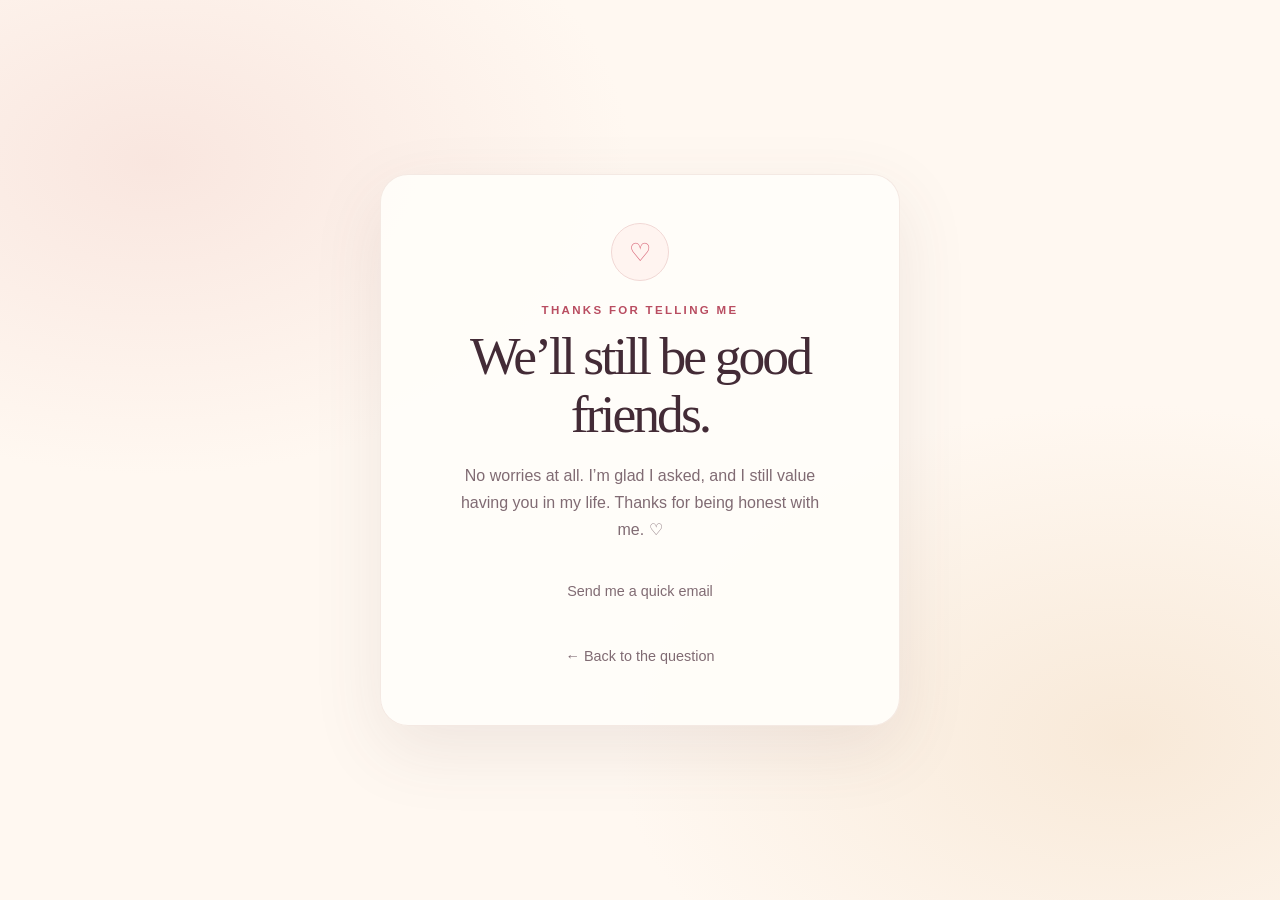
==== friends.html @ a133224a "Add date invitation website" ====
<!DOCTYPE html>
<html lang="en">
  <head>
    <meta charset="UTF-8" />
    <meta name="viewport" content="width=device-width, initial-scale=1.0" />
    <meta name="theme-color" content="#fff8f1" />
    <meta name="description" content="A kind note, whatever your answer." />
    <title>Still friends</title>
    <link rel="stylesheet" href="styles.css" />
  </head>
  <body>
    <main class="card">
      <div class="stamp" aria-hidden="true">♡</div>
      <p class="eyebrow">Thanks for telling me</p>
      <h1>We’ll still be good friends.</h1>
      <p class="note">
        No worries at all. I’m glad I asked, and I still value having you in my
        life. Thanks for being honest with me. ♡
      </p>
      <a
        class="back-link"
        href="mailto:sadhana2004irl@gmail.com?subject=Thanks%20for%20asking&body=Hi!%20I%20saw%20your%20invitation.%20Thanks%20for%20understanding.%20%E2%99%A1"
      >
        Send me a quick email
      </a>
      <a class="back-link" href="index.html">← Back to the question</a>
    </main>
  </body>
</html>
---- styles.css ----
:root {
  color-scheme: light;
  --ink: #432b36;
  --muted: #806b73;
  --rose: #d86678;
  --rose-dark: #b94d61;
  --line: #f0e2db;
}

* {
  box-sizing: border-box;
}

body {
  min-height: 100vh;
  margin: 0;
  display: grid;
  place-items: center;
  overflow-x: hidden;
  padding: 32px 20px;
  background:
    radial-gradient(ellipse at 12% 18%, #f9e6df 0, transparent 30%),
    radial-gradient(ellipse at 88% 82%, #f8e9d8 0, transparent 32%),
    #fff8f1;
  color: var(--ink);
  font-family: "Segoe UI", "Helvetica Neue", sans-serif;
}

button,
input {
  font: inherit;
}

.card {
  position: relative;
  width: min(100%, 520px);
  padding: 48px;
  overflow: hidden;
  border: 1px solid rgb(240 226 219 / 75%);
  border-radius: 28px;
  background: rgb(255 253 249 / 94%);
  box-shadow: 0 24px 70px rgb(102 65 72 / 10%);
  text-align: center;
  animation: arrive 700ms ease-out both;
}

.stamp {
  display: grid;
  width: 58px;
  height: 58px;
  margin: 0 auto 23px;
  place-items: center;
  border: 1px solid #f1d8d5;
  border-radius: 50%;
  background: #fff4f0;
  color: var(--rose);
  font-size: 25px;
}

.eyebrow {
  margin: 0 0 12px;
  color: var(--rose-dark);
  font-size: 0.72rem;
  font-weight: 700;
  letter-spacing: 0.2em;
  text-transform: uppercase;
}

h1 {
  margin: 0;
  font-family: Georgia, "Times New Roman", serif;
  font-size: clamp(2.4rem, 9vw, 3.35rem);
  font-weight: 400;
  letter-spacing: -0.055em;
  line-height: 1.08;
}

.note {
  max-width: 370px;
  margin: 18px auto 26px;
  color: var(--muted);
  font-size: 1rem;
  line-height: 1.7;
}

.plan-form {
  display: grid;
  gap: 17px;
  text-align: left;
}

.field {
  display: grid;
  gap: 7px;
}

.field[hidden] {
  display: none;
}

.field label {
  color: var(--ink);
  font-size: 0.9rem;
  font-weight: 600;
}

.optional {
  color: var(--muted);
  font-size: 0.82rem;
  font-weight: 400;
}

.field input {
  width: 100%;
  min-height: 48px;
  padding: 10px 13px;
  border: 1px solid var(--line);
  border-radius: 12px;
  background: #fff;
  color: var(--ink);
}

.idea-field {
  min-width: 0;
  margin: 0;
  padding: 0;
  border: 0;
}

.idea-field legend {
  margin-bottom: 10px;
  color: var(--ink);
  font-size: 0.9rem;
  font-weight: 600;
}

.idea-options {
  display: grid;
  grid-template-columns: repeat(2, minmax(0, 1fr));
  gap: 9px;
}

.idea-option {
  position: relative;
  cursor: pointer;
}

.idea-option input {
  position: absolute;
  width: 1px;
  height: 1px;
  opacity: 0;
}

.idea-card {
  display: grid;
  min-height: 108px;
  align-content: center;
  justify-items: start;
  gap: 3px;
  padding: 12px;
  border: 1px solid var(--line);
  border-radius: 14px;
  background: #fff;
  transition:
    border-color 160ms ease,
    background-color 160ms ease,
    box-shadow 160ms ease;
}

.idea-option input:checked + .idea-card {
  border-color: var(--rose);
  background: #fff5f2;
  box-shadow: inset 0 0 0 1px var(--rose);
}

.idea-option input:focus-visible + .idea-card {
  outline: 3px solid #d8667870;
  outline-offset: 3px;
}

.idea-icon {
  margin-bottom: 3px;
  font-size: 1.15rem;
}

.idea-title {
  color: var(--ink);
  font-size: 0.83rem;
  font-weight: 600;
  line-height: 1.35;
}

.idea-description {
  color: var(--muted);
  font-size: 0.75rem;
  line-height: 1.4;
}

.field input:focus-visible,
.button:focus-visible,
.back-link:focus-visible {
  outline: 3px solid #d8667870;
  outline-offset: 3px;
}

.button,
.back-link {
  display: grid;
  min-height: 50px;
  place-items: center;
  padding: 12px 20px;
  border: 1px solid transparent;
  border-radius: 999px;
  text-decoration: none;
  transition:
    transform 160ms ease,
    background-color 160ms ease,
    box-shadow 160ms ease;
}

.email-button {
  margin-top: 16px;
}

.email-button[hidden] {
  display: none;
}

.button {
  margin-top: 3px;
  background: var(--rose);
  box-shadow: 0 8px 18px rgb(216 102 120 / 24%);
  color: #fff;
  cursor: pointer;
  font-weight: 700;
}

.button:hover {
  transform: translateY(-2px);
  background: var(--rose-dark);
}

.back-link {
  width: fit-content;
  min-height: auto;
  margin: 23px auto 0;
  color: var(--muted);
  font-size: 0.9rem;
}

.back-link:hover {
  color: var(--rose-dark);
}

.response {
  margin: 18px 0 0;
  color: var(--rose-dark);
  font-size: 0.95rem;
  line-height: 1.65;
}

.response:empty {
  display: none;
}

@keyframes arrive {
  from {
    opacity: 0;
    transform: translateY(12px);
  }

  to {
    opacity: 1;
    transform: translateY(0);
  }
}

@media (max-width: 480px) {
  .card {
    padding: 40px 25px 34px;
    border-radius: 24px;
  }

  .idea-options {
    gap: 7px;
  }

  .idea-card {
    min-height: 103px;
    padding: 10px;
  }
}

@media (prefers-reduced-motion: reduce) {
  *,
  *::before,
  *::after {
    scroll-behavior: auto !important;
    animation-duration: 0.01ms !important;
    animation-iteration-count: 1 !important;
    transition-duration: 0.01ms !important;
  }
}
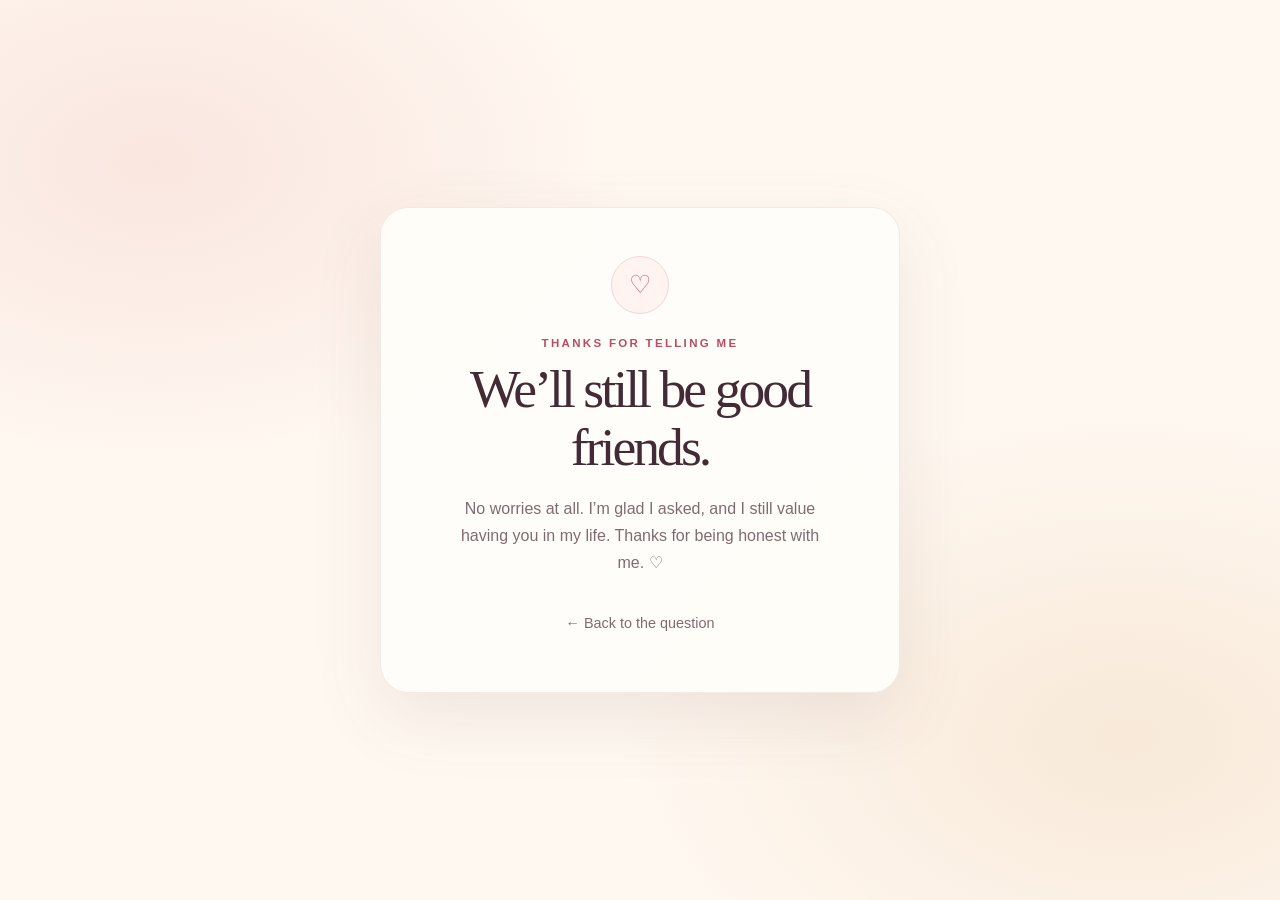
==== commit 809ef002: "Remove email reply from friends page" ====
--- a/friends.html
+++ b/friends.html
@@ -17,12 +17,6 @@
         No worries at all. I’m glad I asked, and I still value having you in my
         life. Thanks for being honest with me. ♡
       </p>
-      <a
-        class="back-link"
-        href="mailto:sadhana2004irl@gmail.com?subject=Thanks%20for%20asking&body=Hi!%20I%20saw%20your%20invitation.%20Thanks%20for%20understanding.%20%E2%99%A1"
-      >
-        Send me a quick email
-      </a>
       <a class="back-link" href="index.html">← Back to the question</a>
     </main>
   </body>
--- a/styles.css
+++ b/styles.css
@@ -219,14 +219,6 @@
     box-shadow 160ms ease;
 }
 
-.email-button {
-  margin-top: 16px;
-}
-
-.email-button[hidden] {
-  display: none;
-}
-
 .button {
   margin-top: 3px;
   background: var(--rose);
@@ -236,6 +228,16 @@
   font-weight: 700;
 }
 
+.button[hidden] {
+  display: none;
+}
+
+.button:disabled {
+  cursor: wait;
+  opacity: 0.7;
+  transform: none;
+}
+
 .button:hover {
   transform: translateY(-2px);
   background: var(--rose-dark);
@@ -258,6 +260,10 @@
   color: var(--rose-dark);
   font-size: 0.95rem;
   line-height: 1.65;
+}
+
+.response.error {
+  color: #a23838;
 }
 
 .response:empty {
